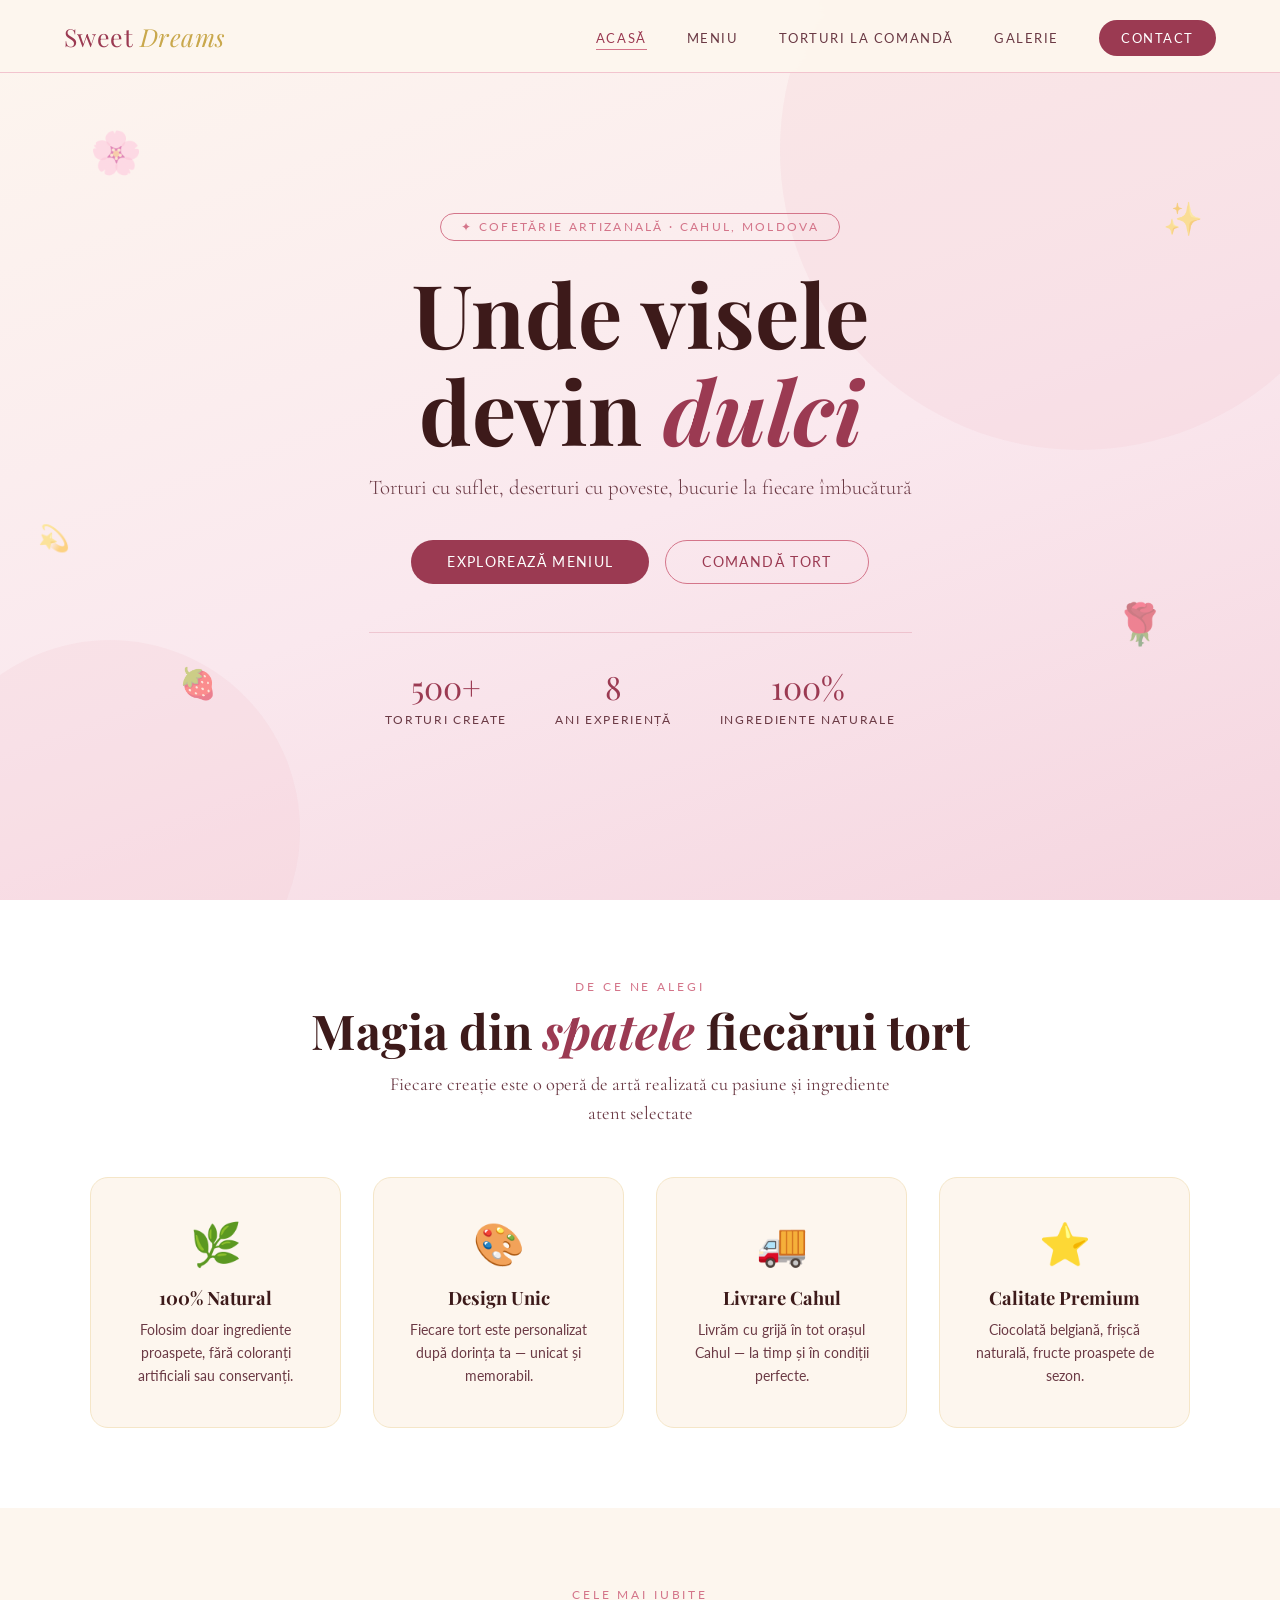
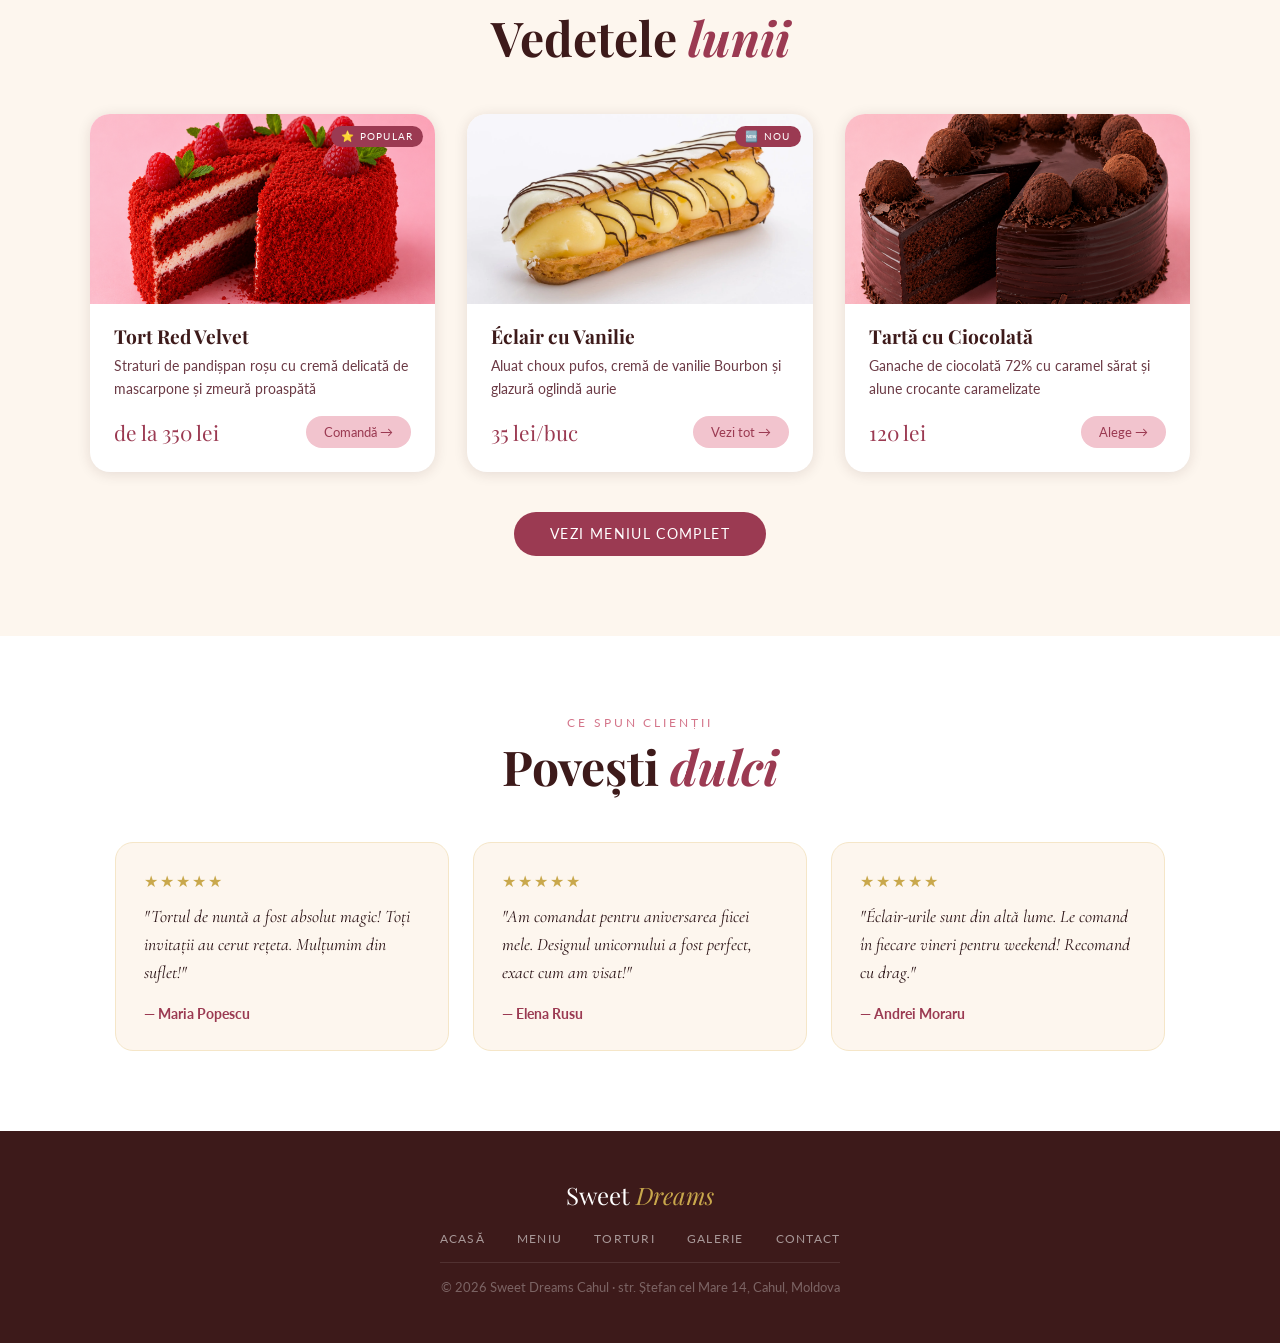
==== index.html @ cdff75d9 "Add files via upload" ====
<!DOCTYPE html>
<html lang="ro">

<head>
  <meta charset="UTF-8" />
  <meta name="viewport" content="width=device-width, initial-scale=1.0" />
  <meta name="description" content="Sweet Dreams Cahul — Cofetărie artizanală. Torturi personalizate, deserturi fine și comenzi speciale." />
  <title>Sweet Dreams Cahul — Acasă</title>
  <link rel="stylesheet" href="css/style.css" />
  <link rel="preconnect" href="https://fonts.googleapis.com" />
  <link rel="preconnect" href="https://fonts.gstatic.com" crossorigin />
  <link href="https://fonts.googleapis.com/css2?family=Playfair+Display:ital,wght@0,400;0,700;1,400&family=Cormorant+Garamond:wght@300;400;500&family=Lato:wght@300;400;700&display=swap" rel="stylesheet" />

  <style>
    /* ── Imagini în carduri de produse ── */
    .product-img {
      overflow: hidden;
    }
    .product-img img {
      width: 100%;
      height: 100%;
      object-fit: cover;
      display: block;
      transition: transform 0.45s ease;
    }
    .product-card:hover .product-img img {
      transform: scale(1.07);
    }

    /* Fallback emoji dacă poza lipsește */
    .product-img .img-fallback {
      width: 100%;
      height: 100%;
      display: flex;
      align-items: center;
      justify-content: center;
      font-size: 5rem;
    }
  </style>
</head>

<body>

  <!-- ==================== HEADER ==================== -->
  <header>
    <nav>
      <a href="index.html" class="nav-logo">Sweet <span>Dreams</span></a>
      <ul class="nav-links">
        <li><a href="index.html" class="activ">Acasă</a></li>
        <li><a href="pages/meniu.html">Meniu</a></li>
        <li><a href="pages/torturi.html">Torturi la Comandă</a></li>
        <li><a href="pages/galerie.html">Galerie</a></li>
        <li><a href="pages/contact.html" class="btn-nav">Contact</a></li>
      </ul>
    </nav>
  </header>

  <!-- ==================== MAIN ==================== -->
  <main>

    <!-- ══ HERO ══ -->
    <section class="hero">
      <div class="floating-items">
        <div class="float-item fi1">🌸</div>
        <div class="float-item fi2">✨</div>
        <div class="float-item fi3">🍓</div>
        <div class="float-item fi4">🌹</div>
        <div class="float-item fi5">💫</div>
      </div>
      <div class="hero-content">
        <div class="hero-badge">✦ Cofetărie Artizanală · Cahul, Moldova</div>
        <h1>Unde visele<br>devin <em>dulci</em></h1>
        <p class="hero-sub">Torturi cu suflet, deserturi cu poveste, bucurie la fiecare îmbucătură</p>
        <div class="hero-btns">
          <a href="pages/meniu.html" class="btn-primary">Explorează Meniul</a>
          <a href="pages/torturi.html" class="btn-outline">Comandă Tort</a>
        </div>
        <div class="hero-stats">
          <div>
            <span class="stat-num">500+</span>
            <span class="stat-label">Torturi create</span>
          </div>
          <div>
            <span class="stat-num">8</span>
            <span class="stat-label">Ani experiență</span>
          </div>
          <div>
            <span class="stat-num">100%</span>
            <span class="stat-label">Ingrediente naturale</span>
          </div>
        </div>
      </div>
    </section>

    <!-- ══ DE CE NE ALEGI ══ -->
    <section class="features">
      <div class="section-header">
        <span class="section-tag">De ce ne alegi</span>
        <h2 class="section-title">Magia din <em>spatele</em> fiecărui tort</h2>
        <p class="section-subtitle">Fiecare creație este o operă de artă realizată cu pasiune și ingrediente atent selectate</p>
      </div>
      <div class="features-grid">
        <div class="feature-card reveal">
          <div class="feature-icon">🌿</div>
          <h3>100% Natural</h3>
          <p>Folosim doar ingrediente proaspete, fără coloranți artificiali sau conservanți.</p>
        </div>
        <div class="feature-card reveal">
          <div class="feature-icon">🎨</div>
          <h3>Design Unic</h3>
          <p>Fiecare tort este personalizat după dorința ta — unicat și memorabil.</p>
        </div>
        <div class="feature-card reveal">
          <div class="feature-icon">🚚</div>
          <h3>Livrare Cahul</h3>
          <p>Livrăm cu grijă în tot orașul Cahul — la timp și în condiții perfecte.</p>
        </div>
        <div class="feature-card reveal">
          <div class="feature-icon">⭐</div>
          <h3>Calitate Premium</h3>
          <p>Ciocolată belgiană, frișcă naturală, fructe proaspete de sezon.</p>
        </div>
      </div>
    </section>

    <!-- ══ PRODUSE VEDETE ══ -->
    <section class="products">
      <div class="section-header">
        <span class="section-tag">Cele mai iubite</span>
        <h2 class="section-title">Vedetele <em>lunii</em></h2>
      </div>
      <div class="products-grid">

        <!-- ── CARD 1: Tort Red Velvet ── -->
        <!-- Pune poza ta în: images/meniu/tort-red-velvet.jpg -->
        <article class="product-card reveal">
          <div class="product-img bg-blush">
            <img
              src="images/poza1.png"
              alt="Tort Red Velvet"
              onerror="this.style.display='none'; this.nextElementSibling.style.display='flex';"
            />
            <div class="img-fallback" style="display:none;">🎂</div>
            <span class="product-badge">⭐ Popular</span>
          </div>
          <div class="product-body">
            <h3>Tort Red Velvet</h3>
            <p>Straturi de pandișpan roșu cu cremă delicată de mascarpone și zmeură proaspătă</p>
            <div class="product-footer">
              <span class="price">de la 350 lei</span>
              <a href="pages/torturi.html" class="add-btn">Comandă →</a>
            </div>
          </div>
        </article>

        <!-- ── CARD 2: Éclair cu Vanilie ── -->
        <!-- Pune poza ta în: images/meniu/eclair-vanilie.jpg -->
        <article class="product-card reveal">
          <div class="product-img bg-cream">
            <img
              src="images/poza6.webp"
              alt="Éclair cu Vanilie"
              onerror="this.style.display='none'; this.nextElementSibling.style.display='flex';"
            />
            <div class="img-fallback" style="display:none;">🍰</div>
            <span class="product-badge">🆕 Nou</span>
          </div>
          <div class="product-body">
            <h3>Éclair cu Vanilie</h3>
            <p>Aluat choux pufos, cremă de vanilie Bourbon și glazură oglindă aurie</p>
            <div class="product-footer">
              <span class="price">35 lei/buc</span>
              <a href="pages/meniu.html" class="add-btn">Vezi tot →</a>
            </div>
          </div>
        </article>

        <!-- ── CARD 3: Tartă cu Ciocolată ── -->
        <!-- Pune poza ta în: images/meniu/tarta-ciocolata.jpg -->
        <article class="product-card reveal">
          <div class="product-img bg-brown">
            <img
              src="images/poza3.png"
              alt="Tartă cu Ciocolată"
              onerror="this.style.display='none'; this.nextElementSibling.style.display='flex';"
            />
            <div class="img-fallback" style="display:none;">🍫</div>
          </div>
          <div class="product-body">
            <h3>Tartă cu Ciocolată</h3>
            <p>Ganache de ciocolată 72% cu caramel sărat și alune crocante caramelizate</p>
            <div class="product-footer">
              <span class="price">120 lei</span>
              <a href="pages/meniu.html" class="add-btn">Alege →</a>
            </div>
          </div>
        </article>

      </div>
      <div class="products-cta">
        <a href="pages/meniu.html" class="btn-primary">Vezi Meniul Complet</a>
      </div>
    </section>

    <!-- ══ TESTIMONIALE ══ -->
    <section class="reviews">
      <div class="section-header">
        <span class="section-tag">Ce spun clienții</span>
        <h2 class="section-title">Povești <em>dulci</em></h2>
      </div>
      <div class="reviews-grid">
        <div class="review-card reveal">
          <div class="review-stars">★★★★★</div>
          <p>"Tortul de nuntă a fost absolut magic! Toți invitații au cerut rețeta. Mulțumim din suflet!"</p>
          <span class="review-name">— Maria Popescu</span>
        </div>
        <div class="review-card reveal">
          <div class="review-stars">★★★★★</div>
          <p>"Am comandat pentru aniversarea fiicei mele. Designul unicornului a fost perfect, exact cum am visat!"</p>
          <span class="review-name">— Elena Rusu</span>
        </div>
        <div class="review-card reveal">
          <div class="review-stars">★★★★★</div>
          <p>"Éclair-urile sunt din altă lume. Le comand în fiecare vineri pentru weekend! Recomand cu drag."</p>
          <span class="review-name">— Andrei Moraru</span>
        </div>
      </div>
    </section>

  </main>

  <!-- ==================== FOOTER ==================== -->
  <footer>
    <div class="footer-logo">Sweet <span>Dreams</span></div>
    <ul class="footer-links">
      <li><a href="index.html">Acasă</a></li>
      <li><a href="pages/meniu.html">Meniu</a></li>
      <li><a href="pages/torturi.html">Torturi</a></li>
      <li><a href="pages/galerie.html">Galerie</a></li>
      <li><a href="pages/contact.html">Contact</a></li>
    </ul>
    <hr class="footer-divider" />
    <p class="footer-copy">© 2026 Sweet Dreams Cahul · str. Ștefan cel Mare 14, Cahul, Moldova</p>
  </footer>

  <script src="js/script.js"></script>

</body>
</html>
---- css/style.css ----
/* ================================================
   Sweet Dreams Cahul — style.css
   Autor: Nicolaev Adelina | Grupa W2421
   ================================================ */

@import url('https://fonts.googleapis.com/css2?family=Playfair+Display:ital,wght@0,400;0,700;1,400&family=Cormorant+Garamond:wght@300;400;500&family=Lato:wght@300;400;700&display=swap');

/* ── Variabile CSS ── */
:root {
  --cream:      #FDF6EE;
  --blush:      #F2C4CE;
  --rose:       #D4758A;
  --deep-rose:  #9B3A52;
  --chocolate:  #3D1A1A;
  --gold:       #C9A84C;
  --light-gold: #F5E6C8;
  --white:      #FFFFFF;
  --text-dark:  #2A1215;
  --text-mid:   #6B3A45;
  --shadow:     rgba(61,26,26,0.12);
}

/* ── Reset ── */
*, *::before, *::after {
  margin: 0;
  padding: 0;
  box-sizing: border-box;
}

html {
  scroll-behavior: smooth;
}

body {
  font-family: 'Lato', sans-serif;
  background-color: var(--cream);
  color: var(--text-dark);
  overflow-x: hidden;
}

img {
  max-width: 100%;
  display: block;
}

a {
  text-decoration: none;
  color: inherit;
}

ul {
  list-style: none;
}

/* ================================================
   ANIMAȚII GLOBALE
   ================================================ */
@keyframes fadeUp {
  from { opacity: 0; transform: translateY(30px); }
  to   { opacity: 1; transform: translateY(0); }
}

@keyframes fadeIn {
  from { opacity: 0; }
  to   { opacity: 1; }
}

@keyframes floatAround {
  0%, 100% { transform: translateY(0) rotate(0deg); }
  50%       { transform: translateY(-18px) rotate(5deg); }
}

@keyframes scaleIn {
  from { opacity: 0; transform: scale(0.92); }
  to   { opacity: 1; transform: scale(1); }
}

/* ── Reveal on scroll ── */
.reveal {
  opacity: 0;
  transform: translateY(28px);
  transition: opacity 0.75s ease, transform 0.75s ease;
}
.reveal.visible {
  opacity: 1;
  transform: translateY(0);
}

/* ================================================
   HEADER & NAV
   ================================================ */
header {
  position: fixed;
  top: 0; left: 0;
  width: 100%;
  z-index: 1000;
  background-color: rgba(253, 246, 238, 0.96);
  backdrop-filter: blur(10px);
  border-bottom: 1px solid var(--blush);
  transition: box-shadow 0.3s;
}

header.scrolled {
  box-shadow: 0 2px 24px var(--shadow);
}

nav {
  display: flex;
  align-items: center;
  justify-content: space-between;
  padding: 0 5%;
  height: 72px;
}

.nav-logo {
  font-family: 'Playfair Display', serif;
  font-size: 1.55rem;
  color: var(--deep-rose);
  letter-spacing: 0.02em;
  transition: opacity 0.2s;
}
.nav-logo:hover { opacity: 0.8; }

.nav-logo span {
  color: var(--gold);
  font-style: italic;
}

.nav-links {
  display: flex;
  gap: 2.5rem;
}

.nav-links a {
  font-size: 0.82rem;
  letter-spacing: 0.12em;
  text-transform: uppercase;
  color: var(--text-mid);
  position: relative;
  padding-bottom: 4px;
  transition: color 0.3s;
}

.nav-links a::after {
  content: '';
  position: absolute;
  bottom: 0; left: 0; right: 0;
  height: 1px;
  background: var(--rose);
  transform: scaleX(0);
  transform-origin: center;
  transition: transform 0.3s;
}

.nav-links a:hover,
.nav-links a.activ {
  color: var(--deep-rose);
}

.nav-links a:hover::after,
.nav-links a.activ::after {
  transform: scaleX(1);
}

.nav-links a.btn-nav {
  background-color: var(--deep-rose);
  color: var(--white) !important;
  padding: 10px 22px;
  border-radius: 30px;
  transition: background-color 0.3s, transform 0.2s;
}

.nav-links a.btn-nav::after { display: none; }

.nav-links a.btn-nav:hover {
  background-color: var(--chocolate);
  transform: translateY(-1px);
}

/* ── Hamburger ── */
.hamburger {
  display: none;
  flex-direction: column;
  gap: 5px;
  cursor: pointer;
  padding: 4px;
}

.hamburger span {
  display: block;
  width: 24px;
  height: 2px;
  background: var(--deep-rose);
  border-radius: 2px;
  transition: all 0.3s;
}

.hamburger.open span:nth-child(1) { transform: translateY(7px) rotate(45deg); }
.hamburger.open span:nth-child(2) { opacity: 0; }
.hamburger.open span:nth-child(3) { transform: translateY(-7px) rotate(-45deg); }

/* ================================================
   BUTOANE
   ================================================ */
.btn-primary {
  display: inline-block;
  background-color: var(--deep-rose);
  color: var(--white);
  padding: 14px 36px;
  border-radius: 40px;
  font-size: 0.85rem;
  letter-spacing: 0.1em;
  text-transform: uppercase;
  border: none;
  cursor: pointer;
  font-family: 'Lato', sans-serif;
  transition: background-color 0.3s, transform 0.25s, box-shadow 0.3s;
}

.btn-primary:hover {
  background-color: var(--chocolate);
  transform: translateY(-2px);
  box-shadow: 0 8px 24px rgba(155,58,82,0.35);
}

.btn-outline {
  display: inline-block;
  background-color: transparent;
  color: var(--deep-rose);
  padding: 13px 36px;
  border-radius: 40px;
  font-size: 0.85rem;
  letter-spacing: 0.1em;
  text-transform: uppercase;
  border: 1.5px solid var(--rose);
  cursor: pointer;
  font-family: 'Lato', sans-serif;
  transition: background-color 0.3s, transform 0.25s;
}

.btn-outline:hover {
  background-color: var(--blush);
  transform: translateY(-2px);
}

/* ================================================
   TITLURI SECȚIUNI
   ================================================ */
.section-tag {
  display: block;
  font-size: 0.72rem;
  letter-spacing: 0.25em;
  text-transform: uppercase;
  color: var(--rose);
  margin-bottom: 0.6rem;
}

.section-title {
  font-family: 'Playfair Display', serif;
  font-size: clamp(2rem, 4vw, 3rem);
  color: var(--chocolate);
  line-height: 1.15;
  margin-bottom: 0.75rem;
}

.section-title em {
  font-style: italic;
  color: var(--deep-rose);
}

.section-subtitle {
  font-family: 'Cormorant Garamond', serif;
  color: var(--text-mid);
  font-size: 1.15rem;
  max-width: 520px;
  margin: 0 auto;
  line-height: 1.6;
}

.section-header {
  text-align: center;
  margin-bottom: 3rem;
}

/* ================================================
   HERO (index.html)
   ================================================ */
.hero {
  min-height: 100vh;
  display: flex;
  align-items: center;
  justify-content: center;
  text-align: center;
  padding: 100px 5% 60px;
  background: linear-gradient(160deg, #FDF6EE 0%, #FAE8EE 55%, #F5D5DF 100%);
  position: relative;
  overflow: hidden;
}

/* Cercuri decorative fundal */
.hero::before,
.hero::after {
  content: '';
  position: absolute;
  border-radius: 50%;
  background: var(--blush);
  opacity: 0.22;
  pointer-events: none;
}
.hero::before {
  width: 600px; height: 600px;
  top: -150px; right: -100px;
}
.hero::after {
  width: 380px; height: 380px;
  bottom: -120px; left: -80px;
}

/* Elemente plutitoare */
.floating-items {
  position: absolute;
  inset: 0;
  pointer-events: none;
  z-index: 1;
}

.float-item {
  position: absolute;
  font-size: 2.4rem;
  opacity: 0.45;
  animation: floatAround 6s ease-in-out infinite;
}

.fi1 { top: 14%; left: 7%;    animation-delay: 0s;   font-size: 2.6rem; }
.fi2 { top: 22%; right: 6%;   animation-delay: 1s;   font-size: 2rem; }
.fi3 { bottom: 22%; left: 14%;animation-delay: 2s;   font-size: 1.9rem; }
.fi4 { bottom: 28%; right: 9%;animation-delay: 3s;   font-size: 2.5rem; }
.fi5 { top: 58%; left: 3%;    animation-delay: 1.5s; font-size: 1.6rem; }

.hero-content {
  position: relative;
  z-index: 2;
  max-width: 780px;
  animation: fadeUp 1s ease both;
}

.hero-badge {
  display: inline-block;
  border: 1px solid var(--rose);
  color: var(--rose);
  font-size: 0.72rem;
  letter-spacing: 0.2em;
  text-transform: uppercase;
  padding: 6px 20px;
  border-radius: 30px;
  margin-bottom: 1.5rem;
  animation: fadeIn 1s ease 0.3s both;
}

.hero h1 {
  font-family: 'Playfair Display', serif;
  font-size: clamp(3rem, 7vw, 5.5rem);
  color: var(--chocolate);
  line-height: 1.1;
  margin-bottom: 1rem;
}

.hero h1 em {
  font-style: italic;
  color: var(--deep-rose);
}

.hero-sub {
  font-family: 'Cormorant Garamond', serif;
  font-size: 1.3rem;
  color: var(--text-mid);
  margin-bottom: 2.5rem;
  font-weight: 300;
  animation: fadeUp 1s ease 0.4s both;
}

.hero-btns {
  display: flex;
  gap: 1rem;
  justify-content: center;
  flex-wrap: wrap;
  animation: fadeUp 1s ease 0.6s both;
}

.hero-stats {
  display: flex;
  gap: 3rem;
  justify-content: center;
  margin-top: 3rem;
  padding-top: 2rem;
  border-top: 1px solid rgba(212,117,138,0.28);
  flex-wrap: wrap;
  animation: fadeUp 1s ease 0.8s both;
}

.stat-num {
  font-family: 'Playfair Display', serif;
  font-size: 2rem;
  color: var(--deep-rose);
  display: block;
}

.stat-label {
  font-size: 0.75rem;
  letter-spacing: 0.14em;
  text-transform: uppercase;
  color: var(--text-mid);
}

/* ================================================
   AVANTAJE (index.html)
   ================================================ */
.features {
  padding: 5rem 5%;
  background-color: var(--white);
}

.features-grid {
  display: grid;
  grid-template-columns: repeat(auto-fit, minmax(220px, 1fr));
  gap: 2rem;
  max-width: 1100px;
  margin: 0 auto;
}

.feature-card {
  text-align: center;
  padding: 2.5rem 1.5rem;
  border: 1px solid var(--light-gold);
  border-radius: 18px;
  background-color: var(--cream);
  transition: transform 0.3s, box-shadow 0.3s, border-color 0.3s;
}

.feature-card:hover {
  transform: translateY(-8px);
  box-shadow: 0 16px 40px var(--shadow);
  border-color: var(--blush);
}

.feature-icon {
  font-size: 2.6rem;
  margin-bottom: 1rem;
}

.feature-card h3 {
  font-family: 'Playfair Display', serif;
  font-size: 1.15rem;
  color: var(--chocolate);
  margin-bottom: 0.5rem;
}

.feature-card p {
  font-size: 0.9rem;
  color: var(--text-mid);
  line-height: 1.6;
}

/* ================================================
   PRODUSE VEDETE (index.html)
   ================================================ */
.products {
  padding: 5rem 5%;
  background-color: var(--cream);
}

.products-grid {
  display: grid;
  grid-template-columns: repeat(auto-fit, minmax(270px, 1fr));
  gap: 2rem;
  max-width: 1100px;
  margin: 0 auto 2.5rem;
}

.products-cta {
  text-align: center;
}

/* ── Card universal (produs) ── */
.product-card {
  background-color: var(--white);
  border-radius: 20px;
  overflow: hidden;
  box-shadow: 0 2px 14px var(--shadow);
  transition: transform 0.35s, box-shadow 0.35s;
}

.product-card:hover {
  transform: translateY(-8px);
  box-shadow: 0 20px 48px var(--shadow);
}

.product-img {
  height: 190px;
  display: flex;
  align-items: center;
  justify-content: center;
  font-size: 5rem;
  position: relative;
}

.bg-blush { background: linear-gradient(135deg, #FAE8EE, #F2C4CE); }
.bg-cream { background: linear-gradient(135deg, #FDF6EE, #F5E6C8); }
.bg-brown { background: linear-gradient(135deg, #F0E0D6, #DFB9A0); }
.bg-pink  { background: linear-gradient(135deg, #FDE8F0, #F2C4CE); }

.product-badge {
  position: absolute;
  top: 12px; right: 12px;
  background: var(--deep-rose);
  color: var(--white);
  font-size: 0.65rem;
  letter-spacing: 0.12em;
  text-transform: uppercase;
  padding: 4px 10px;
  border-radius: 20px;
}

.product-body {
  padding: 1.2rem 1.5rem 1.5rem;
}

.product-body h3 {
  font-family: 'Playfair Display', serif;
  font-size: 1.2rem;
  color: var(--chocolate);
  margin-bottom: 0.4rem;
}

.product-body p {
  font-size: 0.875rem;
  color: var(--text-mid);
  line-height: 1.6;
  margin-bottom: 1rem;
}

.product-footer {
  display: flex;
  align-items: center;
  justify-content: space-between;
}

.price {
  font-family: 'Playfair Display', serif;
  font-size: 1.3rem;
  color: var(--deep-rose);
}

.add-btn {
  background-color: var(--blush);
  color: var(--deep-rose);
  border: none;
  padding: 8px 18px;
  border-radius: 20px;
  font-size: 0.8rem;
  cursor: pointer;
  font-family: 'Lato', sans-serif;
  transition: background-color 0.25s, color 0.25s, transform 0.2s;
}

.add-btn:hover {
  background-color: var(--deep-rose);
  color: var(--white);
  transform: scale(1.04);
}

/* ================================================
   TESTIMONIALE (index.html)
   ================================================ */
.reviews {
  padding: 5rem 5%;
  background-color: var(--white);
}

.reviews-grid {
  display: grid;
  grid-template-columns: repeat(auto-fit, minmax(265px, 1fr));
  gap: 1.5rem;
  max-width: 1050px;
  margin: 0 auto;
}

.review-card {
  background-color: var(--cream);
  padding: 1.75rem;
  border-radius: 18px;
  border: 1px solid var(--light-gold);
  transition: transform 0.3s, box-shadow 0.3s;
}

.review-card:hover {
  transform: translateY(-5px);
  box-shadow: 0 12px 32px var(--shadow);
}

.review-stars {
  color: var(--gold);
  font-size: 1rem;
  margin-bottom: 0.75rem;
  letter-spacing: 2px;
}

.review-card p {
  font-family: 'Cormorant Garamond', serif;
  font-style: italic;
  font-size: 1.1rem;
  color: var(--text-dark);
  line-height: 1.6;
  margin-bottom: 1rem;
}

.review-name {
  font-size: 0.85rem;
  font-weight: 700;
  color: var(--deep-rose);
}

/* ================================================
   PAGE HERO (antet interior pages)
   ================================================ */
.page-hero {
  padding: 140px 5% 60px;
  text-align: center;
  background: linear-gradient(150deg, #FDF6EE 0%, #FAE8EE 60%, #F5D5DF 100%);
  position: relative;
  overflow: hidden;
}

.page-hero::before {
  content: '';
  position: absolute;
  width: 500px; height: 500px;
  border-radius: 50%;
  background: var(--blush);
  opacity: 0.18;
  top: -200px; right: -100px;
  pointer-events: none;
}

.page-hero .section-tag { margin-bottom: 0.6rem; }
.page-hero .section-title { font-size: clamp(2.2rem, 5vw, 3.5rem); }

/* ================================================
   MENIU PAGE
   ================================================ */
.menu-filters {
  display: flex;
  gap: 0.75rem;
  justify-content: center;
  flex-wrap: wrap;
  padding: 2.5rem 5% 1rem;
  background-color: var(--cream);
}

.filter-btn {
  padding: 10px 24px;
  border-radius: 30px;
  font-size: 0.8rem;
  letter-spacing: 0.1em;
  text-transform: uppercase;
  border: 1.5px solid var(--blush);
  background-color: transparent;
  color: var(--text-mid);
  cursor: pointer;
  font-family: 'Lato', sans-serif;
  transition: all 0.25s;
}

.filter-btn.activ,
.filter-btn:hover {
  background-color: var(--deep-rose);
  color: var(--white);
  border-color: var(--deep-rose);
}

.menu-section {
  padding: 2.5rem 5% 5rem;
  background-color: var(--cream);
}

.cat-label {
  font-size: 0.78rem;
  font-weight: 700;
  color: var(--deep-rose);
  letter-spacing: 0.14em;
  text-transform: uppercase;
  border-left: 3px solid var(--rose);
  padding-left: 10px;
  margin-bottom: 1.5rem;
}

.menu-grid {
  display: grid;
  grid-template-columns: repeat(auto-fill, minmax(265px, 1fr));
  gap: 1.75rem;
  max-width: 1200px;
  margin: 0 auto 3rem;
}

/* ── Menu card hidden (filtru) ── */
.menu-card.hidden {
  display: none;
}

/* ================================================
   TORTURI PAGE
   ================================================ */
.order-banner {
  background: linear-gradient(135deg, var(--chocolate), var(--deep-rose));
  padding: 4rem 3rem;
  text-align: center;
  margin: 2.5rem 5%;
  border-radius: 24px;
  position: relative;
  overflow: hidden;
}

.order-banner::before {
  content: '🎂';
  position: absolute;
  font-size: 12rem;
  opacity: 0.06;
  right: -10px; bottom: -20px;
  pointer-events: none;
}

.order-banner h2 {
  font-family: 'Playfair Display', serif;
  font-size: clamp(1.8rem, 4vw, 3rem);
  color: var(--white);
  margin-bottom: 0.75rem;
}

.order-banner p {
  font-family: 'Cormorant Garamond', serif;
  color: rgba(255,255,255,0.82);
  font-size: 1.2rem;
  max-width: 520px;
  margin: 0 auto 2rem;
}

.steps-grid {
  display: grid;
  grid-template-columns: repeat(auto-fit, minmax(200px, 1fr));
  gap: 1.5rem;
  max-width: 1100px;
  margin: 0 auto 3rem;
  padding: 0 5%;
}

.step-card {
  background-color: var(--white);
  border: 1px solid var(--light-gold);
  border-radius: 16px;
  padding: 2rem 1.5rem;
  text-align: center;
  transition: transform 0.3s, box-shadow 0.3s;
}

.step-card:hover {
  transform: translateY(-6px);
  box-shadow: 0 14px 36px var(--shadow);
}

.step-num {
  width: 48px; height: 48px;
  border-radius: 50%;
  background-color: var(--deep-rose);
  color: var(--white);
  font-family: 'Playfair Display', serif;
  font-size: 1.2rem;
  display: flex; align-items: center; justify-content: center;
  margin: 0 auto 1rem;
}

.step-card h3 {
  font-family: 'Playfair Display', serif;
  font-size: 1.1rem;
  color: var(--chocolate);
  margin-bottom: 0.4rem;
}

.step-card p {
  font-size: 0.875rem;
  color: var(--text-mid);
  line-height: 1.6;
}

/* ── Formular comandă ── */
.order-form {
  max-width: 720px;
  margin: 0 auto;
  background-color: var(--white);
  border-radius: 24px;
  padding: 3rem;
  box-shadow: 0 6px 40px var(--shadow);
}

.order-form h3 {
  font-family: 'Playfair Display', serif;
  font-size: 1.8rem;
  color: var(--chocolate);
  margin-bottom: 0.4rem;
}

.form-note {
  font-size: 0.875rem;
  color: var(--text-mid);
  margin-bottom: 2rem;
}

.form-row {
  display: grid;
  grid-template-columns: 1fr 1fr;
  gap: 1.25rem;
  margin-bottom: 0; /* controlled by form-group */
}

.form-group {
  display: flex;
  flex-direction: column;
  gap: 5px;
  margin-bottom: 1.25rem;
}

.form-group label {
  font-size: 0.78rem;
  font-weight: 700;
  letter-spacing: 0.1em;
  text-transform: uppercase;
  color: var(--deep-rose);
}

.form-group input,
.form-group select,
.form-group textarea {
  padding: 12px 15px;
  border: 1.5px solid var(--blush);
  border-radius: 10px;
  font-family: 'Lato', sans-serif;
  font-size: 0.95rem;
  color: var(--text-dark);
  background-color: var(--cream);
  outline: none;
  transition: border-color 0.25s, box-shadow 0.25s;
}

.form-group input:focus,
.form-group select:focus,
.form-group textarea:focus {
  border-color: var(--rose);
  box-shadow: 0 0 0 3px rgba(212,117,138,0.15);
}

.form-group textarea {
  resize: vertical;
  min-height: 100px;
}

.form-submit {
  width: 100%;
  padding: 16px;
  font-size: 1rem;
  cursor: pointer;
  border: none;
  font-family: 'Lato', sans-serif;
  margin-top: 0.5rem;
}

/* Mesaje succes */
.mesaj-succes {
  display: none;
  background: #EAF8F0;
  border: 1px solid #6CD99A;
  border-radius: 12px;
  padding: 1rem 1.25rem;
  color: #1A6840;
  font-size: 0.9rem;
  margin-top: 1rem;
  animation: fadeIn 0.4s ease;
}

.mesaj-succes.show {
  display: block;
}

/* ================================================
   GALERIE PAGE
   ================================================ */
.gallery-grid {
  display: grid;
  grid-template-columns: repeat(4, 1fr);
  grid-auto-rows: 200px;
  gap: 1rem;
  max-width: 1200px;
  margin: 0 auto;
  padding: 3rem 5% 4rem;
}

.gallery-item {
  border-radius: 16px;
  overflow: hidden;
  position: relative;
  cursor: pointer;
}

.gallery-item.tall  { grid-row: span 2; }
.gallery-item.wide  { grid-column: span 2; }

.gallery-inner {
  width: 100%; height: 100%;
  display: flex; align-items: center; justify-content: center;
  font-size: 3.8rem;
  transition: transform 0.4s ease;
}

.gallery-item:hover .gallery-inner {
  transform: scale(1.08);
}

.gallery-overlay {
  position: absolute;
  inset: 0;
  background: rgba(61,26,26,0.52);
  opacity: 0;
  transition: opacity 0.3s;
  display: flex;
  align-items: flex-end;
  padding: 1rem 1.1rem;
}

.gallery-item:hover .gallery-overlay {
  opacity: 1;
}

.gallery-label {
  color: var(--white);
  font-family: 'Playfair Display', serif;
  font-size: 0.98rem;
}

.g-1  { background: linear-gradient(135deg, #FAE8EE, #F2C4CE); }
.g-2  { background: linear-gradient(135deg, #FDF6EE, #F5E6C8); }
.g-3  { background: linear-gradient(135deg, #F0E0D6, #DFB9A0); }
.g-4  { background: linear-gradient(135deg, #EDD5E8, #D4A8CC); }
.g-5  { background: linear-gradient(135deg, #D4E8D0, #A8CCAA); }
.g-6  { background: linear-gradient(135deg, #D0E4F0, #A0C8DC); }
.g-7  { background: linear-gradient(135deg, #F5E6C8, #EDCA88); }
.g-8  { background: linear-gradient(135deg, #F2C4CE, #D4758A); }
.g-9  { background: linear-gradient(135deg, #C4D4F2, #8A9FD4); }
.g-10 { background: linear-gradient(135deg, #F0D4E8, #CC8ABE); }

.gallery-cta {
  text-align: center;
  padding: 0 5% 5rem;
}

.gallery-cta p {
  font-family: 'Cormorant Garamond', serif;
  font-size: 1.2rem;
  color: var(--text-mid);
  margin-bottom: 1.25rem;
}

/* ================================================
   CONTACT PAGE
   ================================================ */
.contact-grid {
  display: grid;
  grid-template-columns: 1fr 1.5fr;
  gap: 4rem;
  max-width: 1100px;
  margin: 0 auto;
  padding: 3rem 5% 5rem;
  align-items: start;
}

.contact-info h3 {
  font-family: 'Playfair Display', serif;
  font-size: 1.9rem;
  color: var(--chocolate);
  margin-bottom: 1.75rem;
}

.info-item {
  display: flex;
  gap: 1rem;
  align-items: flex-start;
  margin-bottom: 1.5rem;
}

.info-icon {
  width: 44px; height: 44px;
  border-radius: 12px;
  background-color: var(--blush);
  display: flex; align-items: center; justify-content: center;
  font-size: 1.15rem;
  flex-shrink: 0;
  transition: background-color 0.25s;
}

.info-item:hover .info-icon {
  background-color: var(--rose);
}

.info-item h4 {
  font-size: 0.75rem;
  font-weight: 700;
  letter-spacing: 0.1em;
  text-transform: uppercase;
  color: var(--rose);
  margin-bottom: 0.25rem;
}

.info-item p {
  font-size: 0.95rem;
  color: var(--text-dark);
  line-height: 1.6;
}

.social-row {
  display: flex;
  gap: 0.75rem;
  margin-top: 1.75rem;
}

.social-btn {
  width: 44px; height: 44px;
  border-radius: 50%;
  border: 1.5px solid var(--blush);
  display: flex; align-items: center; justify-content: center;
  font-size: 1.1rem;
  transition: all 0.25s;
}

.social-btn:hover {
  background-color: var(--deep-rose);
  border-color: var(--deep-rose);
  transform: translateY(-3px);
}

.contact-form-box {
  background-color: var(--white);
  border-radius: 24px;
  padding: 2.5rem;
  box-shadow: 0 6px 40px var(--shadow);
}

.contact-form-box h3 {
  font-family: 'Playfair Display', serif;
  font-size: 1.55rem;
  color: var(--chocolate);
  margin-bottom: 1.5rem;
}

/* ================================================
   FOOTER
   ================================================ */
footer {
  background-color: var(--chocolate);
  padding: 3rem 5%;
  text-align: center;
}

.footer-logo {
  font-family: 'Playfair Display', serif;
  font-size: 1.5rem;
  color: var(--white);
  margin-bottom: 1rem;
}

.footer-logo span {
  color: var(--gold);
  font-style: italic;
}

.footer-links {
  display: flex;
  gap: 2rem;
  justify-content: center;
  margin-bottom: 1rem;
  flex-wrap: wrap;
}

.footer-links a {
  font-size: 0.78rem;
  letter-spacing: 0.1em;
  text-transform: uppercase;
  color: rgba(255,255,255,0.55);
  transition: color 0.25s;
}

.footer-links a:hover {
  color: var(--blush);
}

.footer-copy {
  font-size: 0.8rem;
  color: rgba(255,255,255,0.32);
  margin-top: 0.5rem;
}

.footer-divider {
  border: none;
  border-top: 1px solid rgba(255,255,255,0.1);
  margin: 1rem auto;
  max-width: 400px;
}

/* ================================================
   MEDIA QUERIES
   ================================================ */
@media (max-width: 960px) {
  .gallery-grid {
    grid-template-columns: repeat(2, 1fr);
  }
  .gallery-item.wide { grid-column: span 1; }

  .contact-grid { grid-template-columns: 1fr; gap: 2.5rem; }
}

@media (max-width: 720px) {
  nav { padding: 0 4%; }

  .nav-links {
    display: none;
    position: fixed;
    top: 72px; left: 0; right: 0; bottom: 0;
    flex-direction: column;
    background-color: rgba(253, 246, 238, 0.98);
    backdrop-filter: blur(12px);
    align-items: center;
    justify-content: center;
    gap: 2.5rem;
    z-index: 999;
  }

  .nav-links.open {
    display: flex;
    animation: fadeIn 0.25s ease;
  }

  .nav-links a { font-size: 1.1rem; }

  .hamburger { display: flex; }

  .hero h1 { font-size: 2.8rem; }

  .form-row { grid-template-columns: 1fr; }

  .hero-stats { gap: 1.5rem; }

  .float-item { font-size: 1.6rem; }

  .order-form { padding: 2rem 1.5rem; }
}

@media (max-width: 480px) {
  .gallery-grid { grid-template-columns: 1fr 1fr; }
  .gallery-item.tall { grid-row: span 1; }
  .steps-grid { grid-template-columns: 1fr 1fr; }
  .hero-stats { gap: 1rem; }
}

@media (max-width: 380px) {
  .gallery-grid { grid-template-columns: 1fr; }
  .steps-grid { grid-template-columns: 1fr; }
}

/* ── Reduced motion ── */
@media (prefers-reduced-motion: reduce) {
  .float-item { animation: none; }
  .reveal { transition: none; }
  * { animation-duration: 0.01ms !important; transition-duration: 0.01ms !important; }
}

/* ================================================
   ADĂUGIRI PAGINI SECUNDARE
   ================================================ */

/* ── Menu page wrapper ── */
.menu-page {
  padding: 0 5% 5rem;
  background: var(--cream);
}

/* ── Menu categories (stil din versiunea originală) ── */
.menu-categories {
  display: flex;
  gap: 1rem;
  justify-content: center;
  flex-wrap: wrap;
  padding: 2rem 5% 2.5rem;
  background: var(--cream);
}

.cat-btn {
  padding: 10px 24px;
  border-radius: 30px;
  font-size: 0.8rem;
  letter-spacing: 0.1em;
  text-transform: uppercase;
  border: 1.5px solid var(--blush);
  background: transparent;
  color: var(--text-mid);
  cursor: pointer;
  font-family: 'Lato', sans-serif;
  transition: all 0.25s;
}

.cat-btn.active,
.cat-btn:hover {
  background: var(--deep-rose);
  color: var(--white);
  border-color: var(--deep-rose);
}

/* ── Menu card (stil din versiunea originală) ── */
.menu-card {
  background: var(--white);
  border-radius: 20px;
  overflow: hidden;
  transition: all 0.35s;
  box-shadow: 0 2px 12px var(--shadow);
}

.menu-card:hover {
  transform: translateY(-8px);
  box-shadow: 0 16px 40px var(--shadow);
}

.menu-card-img {
  height: 200px;
  display: flex;
  align-items: center;
  justify-content: center;
  font-size: 5rem;
  position: relative;
  overflow: hidden;
}

.mc-blush { background: linear-gradient(135deg, #FAE8EE, #F5D5DF); }
.mc-cream { background: linear-gradient(135deg, #FDF6EE, #F5E6C8); }
.mc-brown { background: linear-gradient(135deg, #F0E0D6, #DFB9A0); }
.mc-pink  { background: linear-gradient(135deg, #FDE8F0, #F2C4CE); }

.menu-card-badge {
  position: absolute;
  top: 12px; right: 12px;
  background: var(--deep-rose);
  color: var(--white);
  font-size: 0.65rem;
  letter-spacing: 0.15em;
  text-transform: uppercase;
  padding: 4px 10px;
  border-radius: 20px;
}

.menu-card-body { padding: 1.25rem 1.5rem 1.5rem; }

.menu-card-body h3 {
  font-family: 'Playfair Display', serif;
  font-size: 1.2rem;
  color: var(--chocolate);
  margin-bottom: 0.4rem;
}

.menu-card-body p {
  font-size: 0.875rem;
  color: var(--text-mid);
  line-height: 1.55;
  margin-bottom: 1rem;
}

.menu-card-footer {
  display: flex;
  align-items: center;
  justify-content: space-between;
}

.menu-card-footer .price {
  font-family: 'Playfair Display', serif;
  font-size: 1.3rem;
  color: var(--deep-rose);
}

.menu-card-footer .price sup {
  font-size: 0.75rem;
  vertical-align: top;
  margin-top: 4px;
}

/* ── Torturi: secțiune pași ── */
.torturi-steps {
  padding: 3rem 5% 1rem;
}

/* ── Torturi: secțiune formular ── */
.torturi-form-section {
  padding: 1rem 5% 5rem;
}

/* ── Order form container (din versiunea originală) ── */
.order-form-container {
  max-width: 750px;
  margin: 0 auto;
  background: var(--white);
  border-radius: 24px;
  padding: 3rem;
  box-shadow: 0 4px 32px var(--shadow);
}

.order-form-container h3 {
  font-family: 'Playfair Display', serif;
  font-size: 1.8rem;
  color: var(--chocolate);
  margin-bottom: 0.5rem;
}

.form-subtitle {
  color: var(--text-mid);
  margin-bottom: 2rem;
  font-size: 0.9rem;
}

/* ── Flavor chips ── */
.flavor-hint {
  font-size: 0.8rem;
  color: var(--text-mid);
  margin-bottom: 0.75rem;
  font-style: italic;
}

.flavor-grid {
  display: grid;
  grid-template-columns: repeat(auto-fill, minmax(130px, 1fr));
  gap: 0.75rem;
  margin-bottom: 1.5rem;
}

.flavor-chip {
  padding: 12px 10px;
  border-radius: 12px;
  border: 1.5px solid var(--blush);
  background: var(--cream);
  text-align: center;
  cursor: pointer;
  transition: all 0.25s;
  font-size: 0.85rem;
  color: var(--text-mid);
  font-family: 'Lato', sans-serif;
  user-select: none;
}

.flavor-chip:hover {
  border-color: var(--rose);
  background: #FDE8F0;
  transform: translateY(-2px);
}

.flavor-chip.selected {
  border-color: var(--deep-rose);
  background: var(--blush);
  color: var(--deep-rose);
  font-weight: 700;
  transform: translateY(-2px);
  box-shadow: 0 4px 12px rgba(155,58,82,0.2);
}

.flavor-chip .fc-emoji {
  font-size: 1.6rem;
  display: block;
  margin-bottom: 5px;
}

/* ── Process steps wrapper ── */
.process-steps {
  display: grid;
  grid-template-columns: repeat(auto-fit, minmax(200px, 1fr));
  gap: 1.75rem;
  max-width: 1100px;
  margin: 0 auto 2rem;
}

/* ── Success message ── */
.success-msg {
  display: none;
  background: #EAF8F0;
  border: 1px solid #6CD99A;
  border-radius: 12px;
  padding: 1rem 1.25rem;
  color: #1A6840;
  font-size: 0.9rem;
  margin-top: 1rem;
  animation: fadeIn 0.4s ease;
}

.success-msg.show { display: block; }

/* ── Form submit button full width ── */
.form-submit {
  width: 100%;
  padding: 15px;
  font-size: 1rem;
  border: none;
  cursor: pointer;
  font-family: 'Lato', sans-serif;
  margin-top: 0.25rem;
}

/* ── Responsive torturi ── */
@media (max-width: 600px) {
  .order-form-container { padding: 1.75rem 1.25rem; }
  .flavor-grid { grid-template-columns: repeat(2, 1fr); }
  .process-steps { grid-template-columns: 1fr 1fr; }
}

@media (max-width: 380px) {
  .process-steps { grid-template-columns: 1fr; }
}
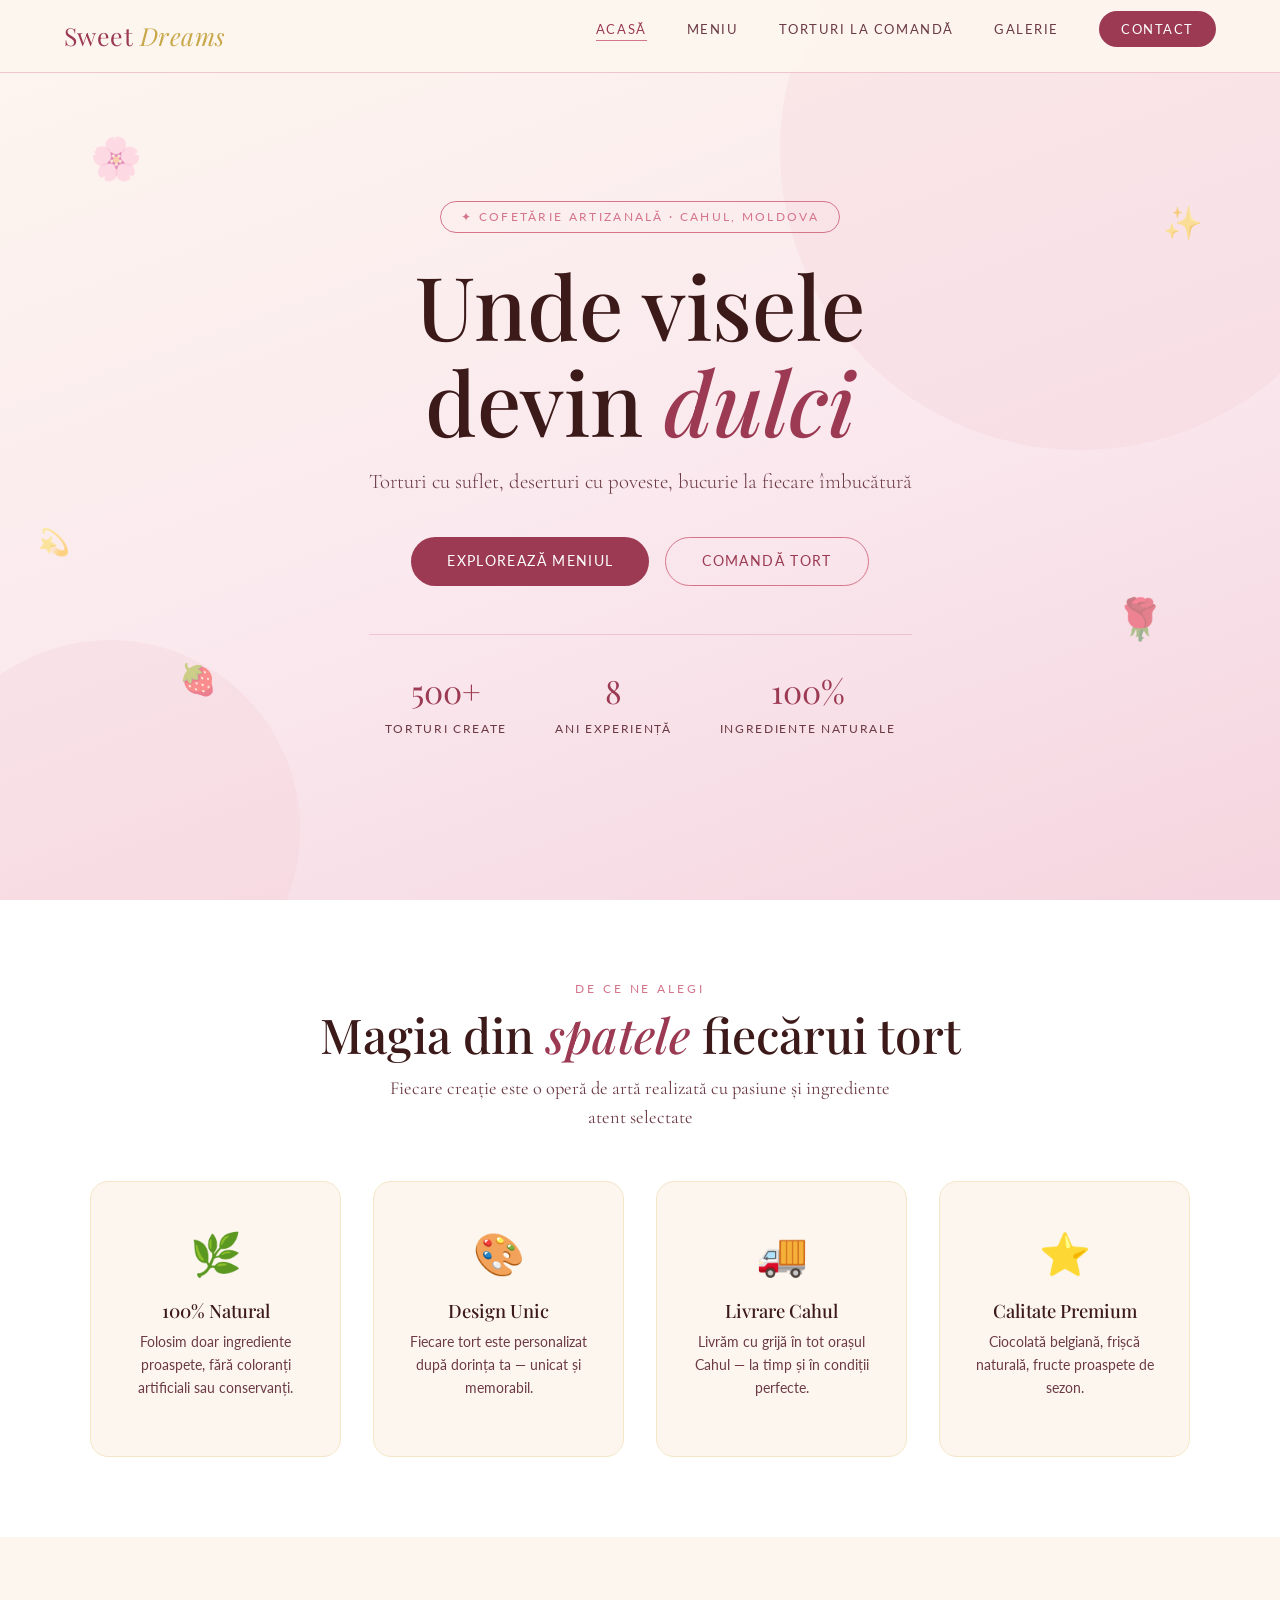
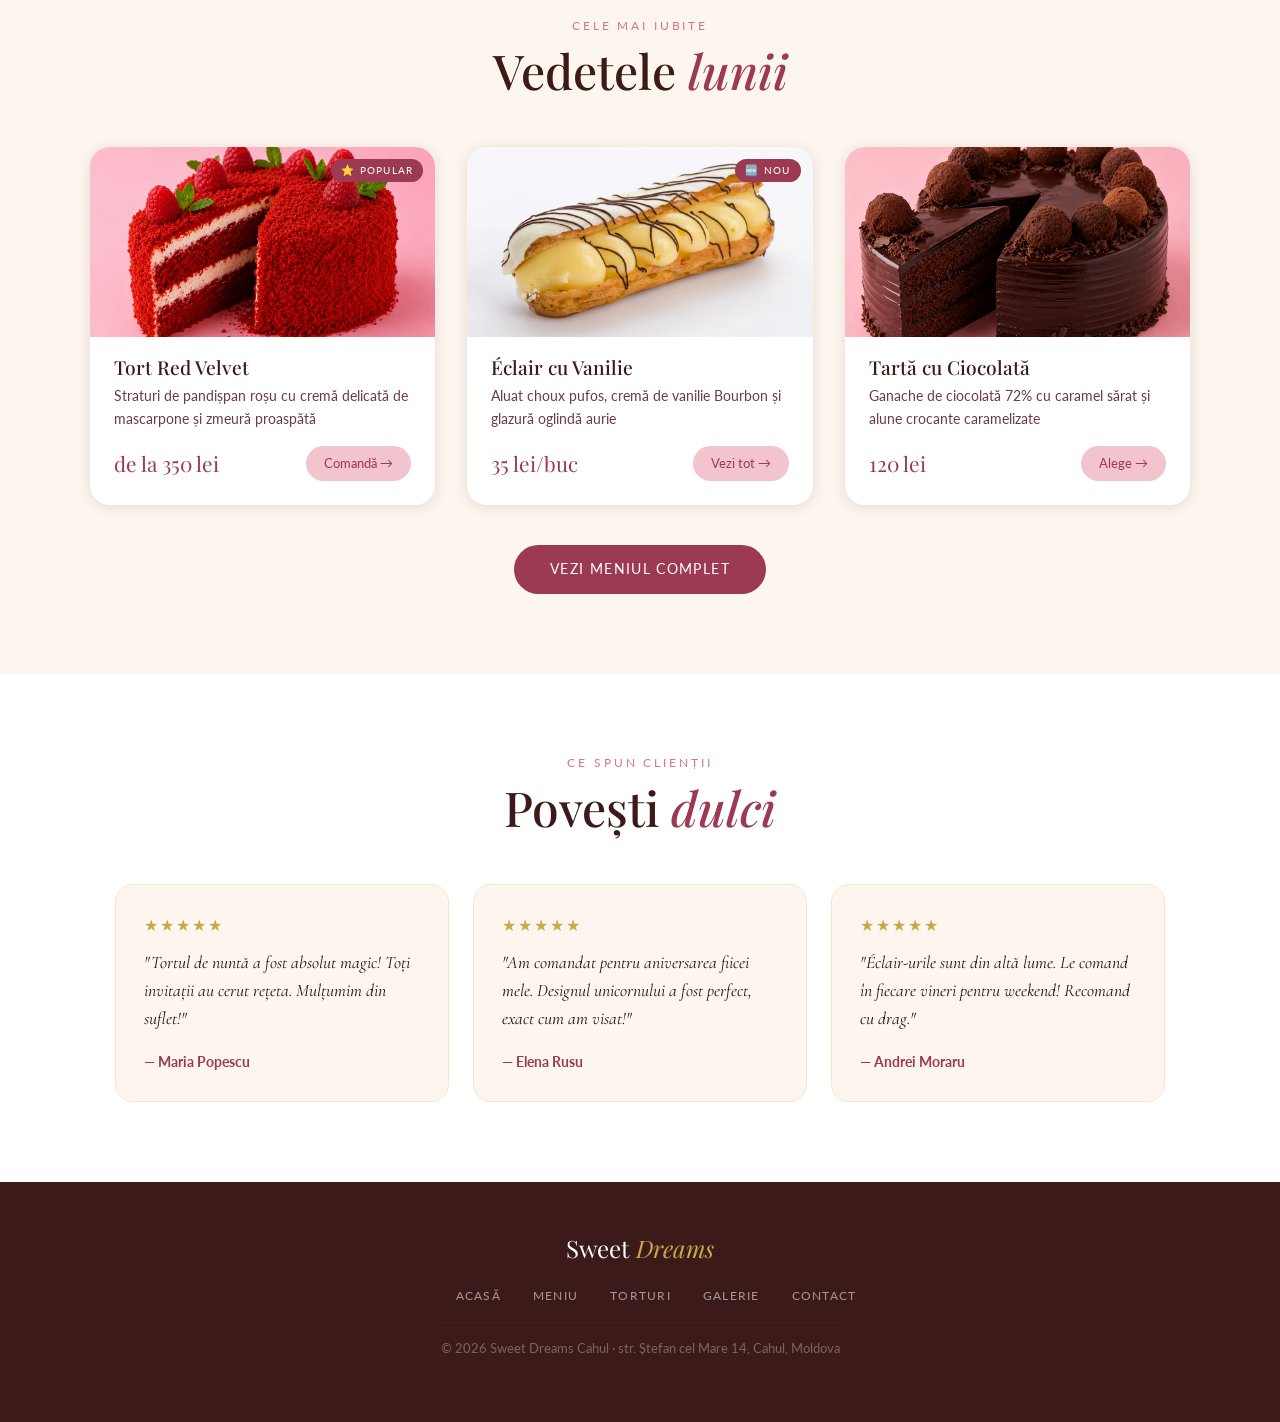
==== commit 5e3cb05e: "Update index.html" ====
--- a/index.html
+++ b/index.html
@@ -1,47 +1,26 @@
 <!DOCTYPE html>
 <html lang="ro">
-
 <head>
   <meta charset="UTF-8" />
   <meta name="viewport" content="width=device-width, initial-scale=1.0" />
   <meta name="description" content="Sweet Dreams Cahul — Cofetărie artizanală. Torturi personalizate, deserturi fine și comenzi speciale." />
   <title>Sweet Dreams Cahul — Acasă</title>
+  <!-- Bootstrap 5.3.8 CSS -->
+  <link rel="stylesheet" href="https://cdn.jsdelivr.net/npm/bootstrap@5.3.8/dist/css/bootstrap.min.css" />
+  <!-- Stiluri proprii — vin DUPĂ Bootstrap și suprascriu tot -->
   <link rel="stylesheet" href="css/style.css" />
   <link rel="preconnect" href="https://fonts.googleapis.com" />
   <link rel="preconnect" href="https://fonts.gstatic.com" crossorigin />
   <link href="https://fonts.googleapis.com/css2?family=Playfair+Display:ital,wght@0,400;0,700;1,400&family=Cormorant+Garamond:wght@300;400;500&family=Lato:wght@300;400;700&display=swap" rel="stylesheet" />
-
   <style>
-    /* ── Imagini în carduri de produse ── */
-    .product-img {
-      overflow: hidden;
-    }
-    .product-img img {
-      width: 100%;
-      height: 100%;
-      object-fit: cover;
-      display: block;
-      transition: transform 0.45s ease;
-    }
-    .product-card:hover .product-img img {
-      transform: scale(1.07);
-    }
-
-    /* Fallback emoji dacă poza lipsește */
-    .product-img .img-fallback {
-      width: 100%;
-      height: 100%;
-      display: flex;
-      align-items: center;
-      justify-content: center;
-      font-size: 5rem;
-    }
+    .product-img { overflow: hidden; }
+    .product-img img { width: 100%; height: 100%; object-fit: cover; display: block; transition: transform 0.45s ease; }
+    .product-card:hover .product-img img { transform: scale(1.07); }
+    .product-img .img-fallback { width: 100%; height: 100%; display: flex; align-items: center; justify-content: center; font-size: 5rem; }
   </style>
 </head>
-
 <body>
 
-  <!-- ==================== HEADER ==================== -->
   <header>
     <nav>
       <a href="index.html" class="nav-logo">Sweet <span>Dreams</span></a>
@@ -55,10 +34,8 @@
     </nav>
   </header>
 
-  <!-- ==================== MAIN ==================== -->
   <main>
 
-    <!-- ══ HERO ══ -->
     <section class="hero">
       <div class="floating-items">
         <div class="float-item fi1">🌸</div>
@@ -76,23 +53,13 @@
           <a href="pages/torturi.html" class="btn-outline">Comandă Tort</a>
         </div>
         <div class="hero-stats">
-          <div>
-            <span class="stat-num">500+</span>
-            <span class="stat-label">Torturi create</span>
-          </div>
-          <div>
-            <span class="stat-num">8</span>
-            <span class="stat-label">Ani experiență</span>
-          </div>
-          <div>
-            <span class="stat-num">100%</span>
-            <span class="stat-label">Ingrediente naturale</span>
-          </div>
+          <div><span class="stat-num">500+</span><span class="stat-label">Torturi create</span></div>
+          <div><span class="stat-num">8</span><span class="stat-label">Ani experiență</span></div>
+          <div><span class="stat-num">100%</span><span class="stat-label">Ingrediente naturale</span></div>
         </div>
       </div>
     </section>
 
-    <!-- ══ DE CE NE ALEGI ══ -->
     <section class="features">
       <div class="section-header">
         <span class="section-tag">De ce ne alegi</span>
@@ -100,46 +67,22 @@
         <p class="section-subtitle">Fiecare creație este o operă de artă realizată cu pasiune și ingrediente atent selectate</p>
       </div>
       <div class="features-grid">
-        <div class="feature-card reveal">
-          <div class="feature-icon">🌿</div>
-          <h3>100% Natural</h3>
-          <p>Folosim doar ingrediente proaspete, fără coloranți artificiali sau conservanți.</p>
-        </div>
-        <div class="feature-card reveal">
-          <div class="feature-icon">🎨</div>
-          <h3>Design Unic</h3>
-          <p>Fiecare tort este personalizat după dorința ta — unicat și memorabil.</p>
-        </div>
-        <div class="feature-card reveal">
-          <div class="feature-icon">🚚</div>
-          <h3>Livrare Cahul</h3>
-          <p>Livrăm cu grijă în tot orașul Cahul — la timp și în condiții perfecte.</p>
-        </div>
-        <div class="feature-card reveal">
-          <div class="feature-icon">⭐</div>
-          <h3>Calitate Premium</h3>
-          <p>Ciocolată belgiană, frișcă naturală, fructe proaspete de sezon.</p>
-        </div>
+        <div class="feature-card reveal"><div class="feature-icon">🌿</div><h3>100% Natural</h3><p>Folosim doar ingrediente proaspete, fără coloranți artificiali sau conservanți.</p></div>
+        <div class="feature-card reveal"><div class="feature-icon">🎨</div><h3>Design Unic</h3><p>Fiecare tort este personalizat după dorința ta — unicat și memorabil.</p></div>
+        <div class="feature-card reveal"><div class="feature-icon">🚚</div><h3>Livrare Cahul</h3><p>Livrăm cu grijă în tot orașul Cahul — la timp și în condiții perfecte.</p></div>
+        <div class="feature-card reveal"><div class="feature-icon">⭐</div><h3>Calitate Premium</h3><p>Ciocolată belgiană, frișcă naturală, fructe proaspete de sezon.</p></div>
       </div>
     </section>
 
-    <!-- ══ PRODUSE VEDETE ══ -->
     <section class="products">
       <div class="section-header">
         <span class="section-tag">Cele mai iubite</span>
         <h2 class="section-title">Vedetele <em>lunii</em></h2>
       </div>
       <div class="products-grid">
-
-        <!-- ── CARD 1: Tort Red Velvet ── -->
-        <!-- Pune poza ta în: images/meniu/tort-red-velvet.jpg -->
         <article class="product-card reveal">
           <div class="product-img bg-blush">
-            <img
-              src="images/poza1.png"
-              alt="Tort Red Velvet"
-              onerror="this.style.display='none'; this.nextElementSibling.style.display='flex';"
-            />
+            <img src="images/poza1.png" alt="Tort Red Velvet" onerror="this.style.display='none'; this.nextElementSibling.style.display='flex';" />
             <div class="img-fallback" style="display:none;">🎂</div>
             <span class="product-badge">⭐ Popular</span>
           </div>
@@ -152,16 +95,9 @@
             </div>
           </div>
         </article>
-
-        <!-- ── CARD 2: Éclair cu Vanilie ── -->
-        <!-- Pune poza ta în: images/meniu/eclair-vanilie.jpg -->
         <article class="product-card reveal">
           <div class="product-img bg-cream">
-            <img
-              src="images/poza6.webp"
-              alt="Éclair cu Vanilie"
-              onerror="this.style.display='none'; this.nextElementSibling.style.display='flex';"
-            />
+            <img src="images/poza6.webp" alt="Éclair cu Vanilie" onerror="this.style.display='none'; this.nextElementSibling.style.display='flex';" />
             <div class="img-fallback" style="display:none;">🍰</div>
             <span class="product-badge">🆕 Nou</span>
           </div>
@@ -174,16 +110,9 @@
             </div>
           </div>
         </article>
-
-        <!-- ── CARD 3: Tartă cu Ciocolată ── -->
-        <!-- Pune poza ta în: images/meniu/tarta-ciocolata.jpg -->
         <article class="product-card reveal">
           <div class="product-img bg-brown">
-            <img
-              src="images/poza3.png"
-              alt="Tartă cu Ciocolată"
-              onerror="this.style.display='none'; this.nextElementSibling.style.display='flex';"
-            />
+            <img src="images/poza3.png" alt="Tartă cu Ciocolată" onerror="this.style.display='none'; this.nextElementSibling.style.display='flex';" />
             <div class="img-fallback" style="display:none;">🍫</div>
           </div>
           <div class="product-body">
@@ -195,41 +124,26 @@
             </div>
           </div>
         </article>
-
       </div>
       <div class="products-cta">
         <a href="pages/meniu.html" class="btn-primary">Vezi Meniul Complet</a>
       </div>
     </section>
 
-    <!-- ══ TESTIMONIALE ══ -->
     <section class="reviews">
       <div class="section-header">
         <span class="section-tag">Ce spun clienții</span>
         <h2 class="section-title">Povești <em>dulci</em></h2>
       </div>
       <div class="reviews-grid">
-        <div class="review-card reveal">
-          <div class="review-stars">★★★★★</div>
-          <p>"Tortul de nuntă a fost absolut magic! Toți invitații au cerut rețeta. Mulțumim din suflet!"</p>
-          <span class="review-name">— Maria Popescu</span>
-        </div>
-        <div class="review-card reveal">
-          <div class="review-stars">★★★★★</div>
-          <p>"Am comandat pentru aniversarea fiicei mele. Designul unicornului a fost perfect, exact cum am visat!"</p>
-          <span class="review-name">— Elena Rusu</span>
-        </div>
-        <div class="review-card reveal">
-          <div class="review-stars">★★★★★</div>
-          <p>"Éclair-urile sunt din altă lume. Le comand în fiecare vineri pentru weekend! Recomand cu drag."</p>
-          <span class="review-name">— Andrei Moraru</span>
-        </div>
+        <div class="review-card reveal"><div class="review-stars">★★★★★</div><p>"Tortul de nuntă a fost absolut magic! Toți invitații au cerut rețeta. Mulțumim din suflet!"</p><span class="review-name">— Maria Popescu</span></div>
+        <div class="review-card reveal"><div class="review-stars">★★★★★</div><p>"Am comandat pentru aniversarea fiicei mele. Designul unicornului a fost perfect, exact cum am visat!"</p><span class="review-name">— Elena Rusu</span></div>
+        <div class="review-card reveal"><div class="review-stars">★★★★★</div><p>"Éclair-urile sunt din altă lume. Le comand în fiecare vineri pentru weekend! Recomand cu drag."</p><span class="review-name">— Andrei Moraru</span></div>
       </div>
     </section>
 
   </main>
 
-  <!-- ==================== FOOTER ==================== -->
   <footer>
     <div class="footer-logo">Sweet <span>Dreams</span></div>
     <ul class="footer-links">
@@ -243,7 +157,9 @@
     <p class="footer-copy">© 2026 Sweet Dreams Cahul · str. Ștefan cel Mare 14, Cahul, Moldova</p>
   </footer>
 
+  <!-- Bootstrap 5.3.8 JS -->
+  <script src="https://cdn.jsdelivr.net/npm/bootstrap@5.3.8/dist/js/bootstrap.bundle.min.js"></script>
   <script src="js/script.js"></script>
 
 </body>
-</html>+</html>
